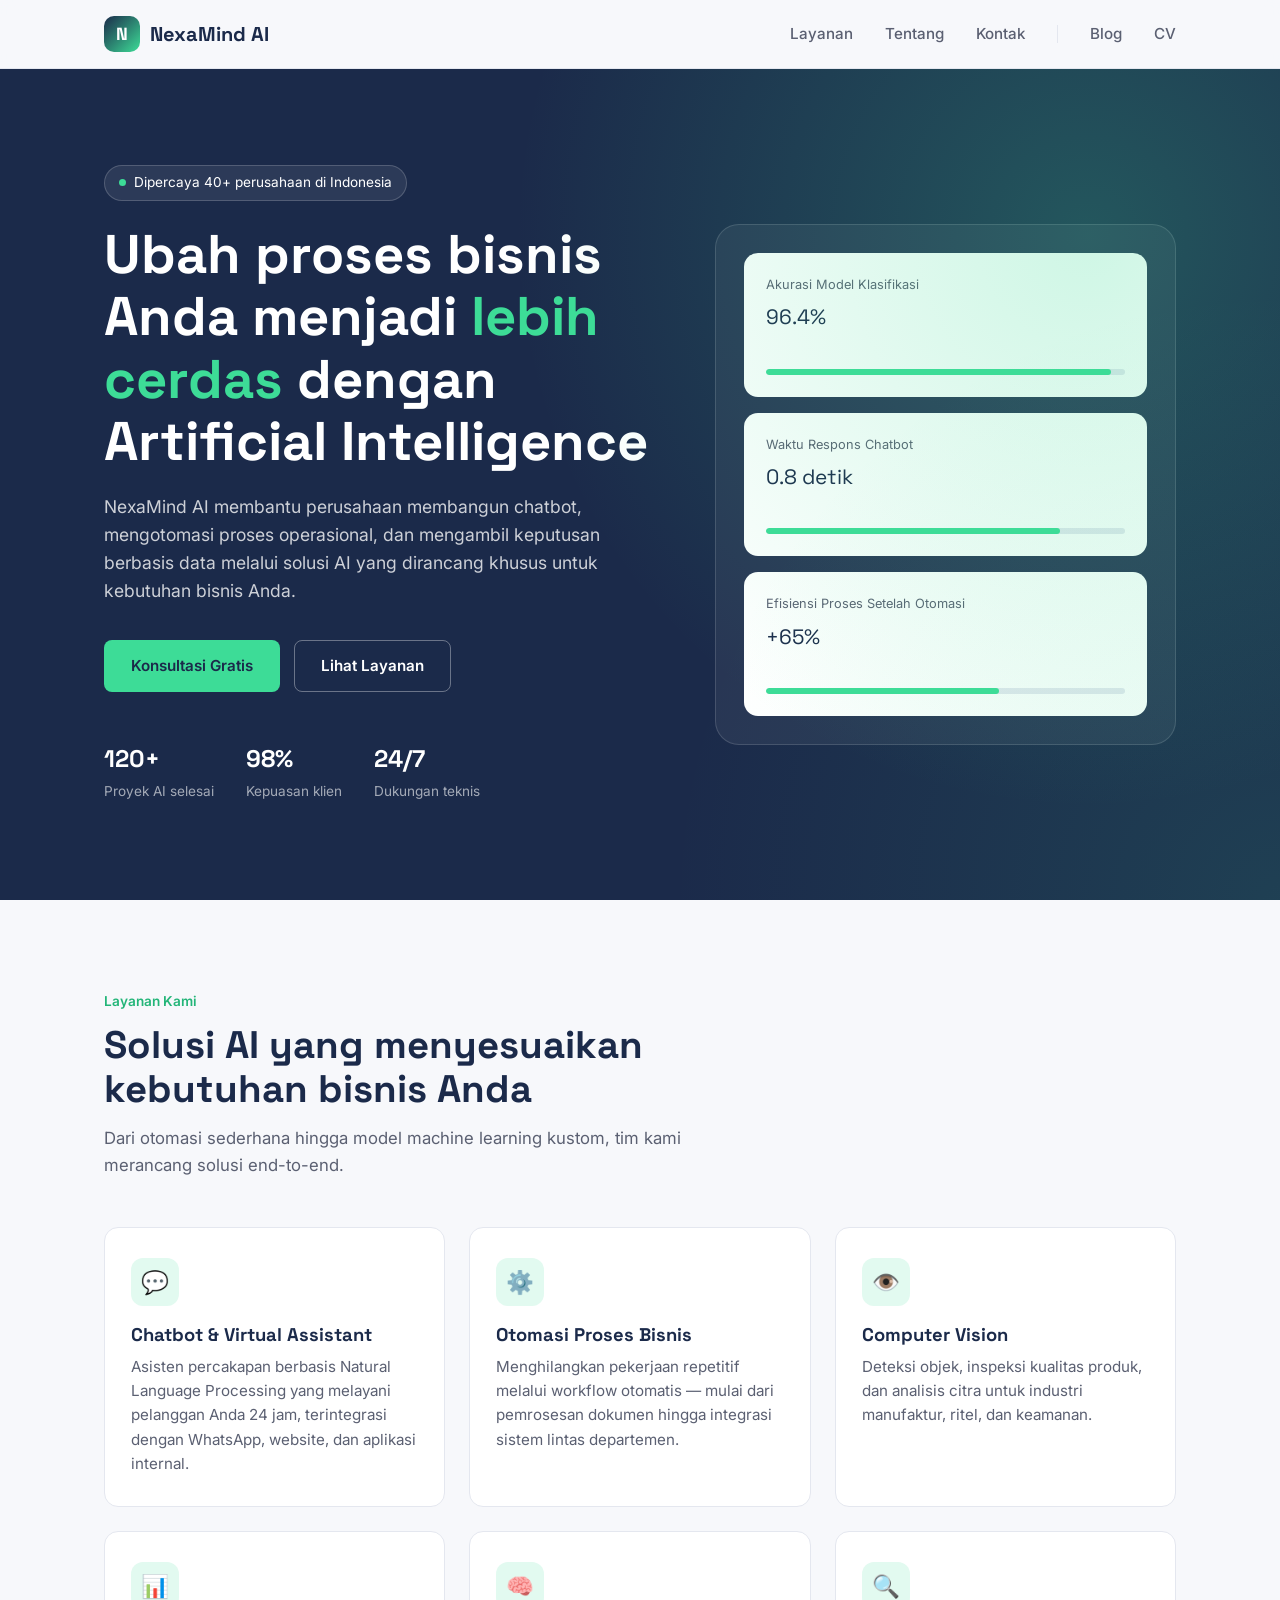
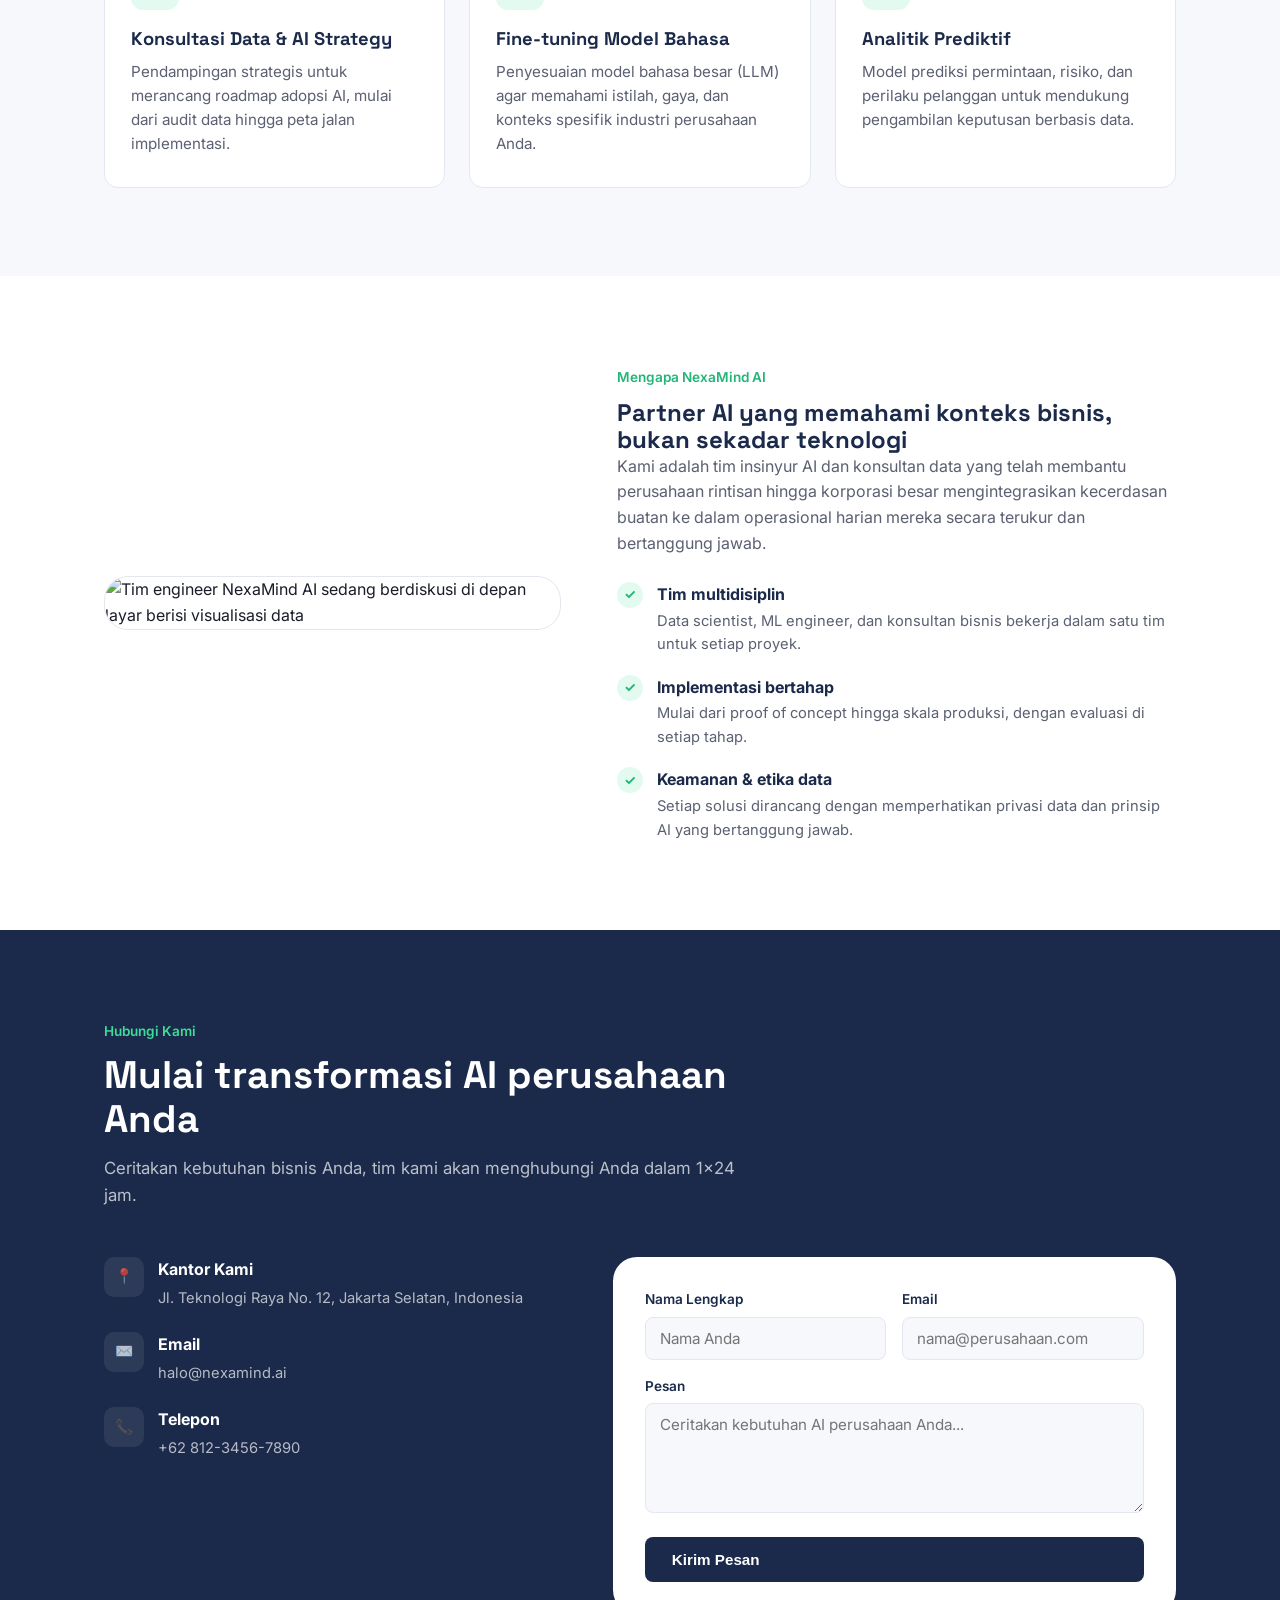
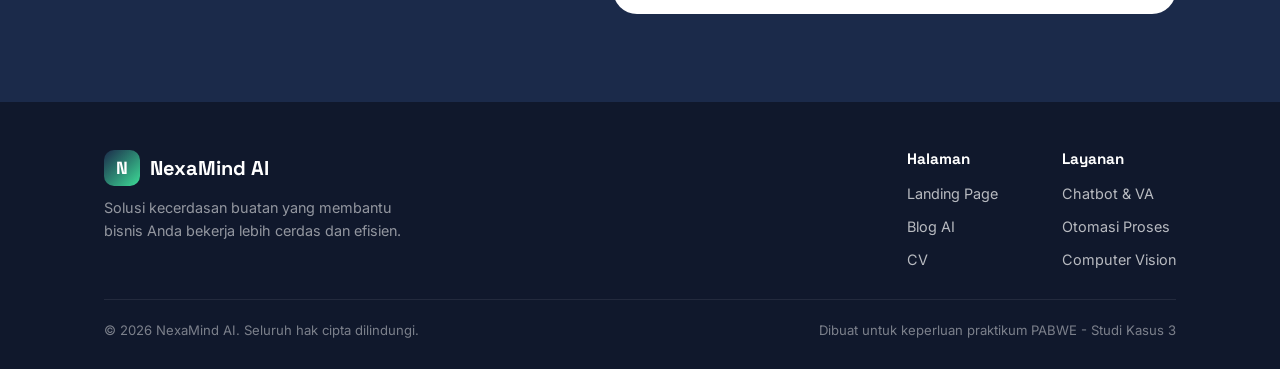
==== index.html @ b7bda42f "first adalah pertama" ====
<!DOCTYPE html>
<html lang="id">
<head>
  <meta charset="UTF-8" />
  <meta name="viewport" content="width=device-width, initial-scale=1.0" />
  <title>NexaMind AI — Solusi Kecerdasan Buatan untuk Bisnis Anda</title>
  <meta name="description" content="NexaMind AI menyediakan jasa chatbot, otomasi proses, computer vision, dan konsultasi data berbasis AI untuk mempercepat pertumbuhan bisnis Anda." />

  <!-- Google Fonts -->
  <link rel="preconnect" href="https://fonts.googleapis.com" />
  <link rel="preconnect" href="https://fonts.gstatic.com" crossorigin />
  <link href="https://fonts.googleapis.com/css2?family=Space+Grotesk:wght@500;600;700&family=Inter:wght@400;500;600&display=swap" rel="stylesheet" />

  <!-- External CSS (murni, tanpa framework) -->
  <link rel="stylesheet" href="assets/css/style.css" />
</head>
<body>

  <!-- ============ HEADER / NAVBAR ============ -->
  <header class="site-header">
    <div class="container navbar">
      <a href="index.html" class="brand">
        <span class="brand-mark">N</span>
        NexaMind AI
      </a>

      <nav aria-label="Navigasi utama">
        <ul class="nav-links" id="navLinks">
          <li><a href="#layanan">Layanan</a></li>
          <li><a href="#tentang">Tentang</a></li>
          <li><a href="#kontak">Kontak</a></li>
          <li class="divider"></li>
          <li><a href="blog.html">Blog</a></li>
          <li><a href="cv.html">CV</a></li>
        </ul>
      </nav>

      <button class="nav-toggle" id="navToggle" aria-label="Buka menu navigasi" aria-expanded="false">
        <span></span><span></span><span></span>
      </button>
    </div>
  </header>

  <main>
    <!-- ============ HERO ============ -->
    <section class="hero">
      <div class="container hero-inner">
        <div>
          <span class="eyebrow"><span class="dot"></span> Dipercaya 40+ perusahaan di Indonesia</span>
          <h1>Ubah proses bisnis Anda menjadi <span>lebih cerdas</span> dengan Artificial Intelligence</h1>
          <p>
            NexaMind AI membantu perusahaan membangun chatbot, mengotomasi proses operasional,
            dan mengambil keputusan berbasis data melalui solusi AI yang dirancang khusus untuk
            kebutuhan bisnis Anda.
          </p>
          <div class="hero-actions">
            <a href="#kontak" class="btn btn-primary">Konsultasi Gratis</a>
            <a href="#layanan" class="btn btn-outline">Lihat Layanan</a>
          </div>

          <div class="hero-stats">
            <div>
              <strong>120+</strong>
              <span>Proyek AI selesai</span>
            </div>
            <div>
              <strong>98%</strong>
              <span>Kepuasan klien</span>
            </div>
            <div>
              <strong>24/7</strong>
              <span>Dukungan teknis</span>
            </div>
          </div>
        </div>

        <div class="hero-visual">
          <div class="hero-card">
            <p class="label">Akurasi Model Klasifikasi</p>
            <p class="value">96.4%</p>
            <div class="bar"><span style="width: 96%;"></span></div>
          </div>
          <div class="hero-card">
            <p class="label">Waktu Respons Chatbot</p>
            <p class="value">0.8 detik</p>
            <div class="bar"><span style="width: 82%;"></span></div>
          </div>
          <div class="hero-card">
            <p class="label">Efisiensi Proses Setelah Otomasi</p>
            <p class="value">+65%</p>
            <div class="bar"><span style="width: 65%;"></span></div>
          </div>
        </div>
      </div>
    </section>

    <!-- ============ LAYANAN ============ -->
    <section class="section" id="layanan">
      <div class="container">
        <div class="section-head">
          <span class="section-tag">Layanan Kami</span>
          <h2>Solusi AI yang menyesuaikan kebutuhan bisnis Anda</h2>
          <p>Dari otomasi sederhana hingga model machine learning kustom, tim kami merancang solusi end-to-end.</p>
        </div>

        <div class="services-grid">
          <article class="service-card">
            <div class="service-icon">💬</div>
            <h3>Chatbot &amp; Virtual Assistant</h3>
            <p>Asisten percakapan berbasis Natural Language Processing yang melayani pelanggan Anda 24 jam, terintegrasi dengan WhatsApp, website, dan aplikasi internal.</p>
          </article>

          <article class="service-card">
            <div class="service-icon">⚙️</div>
            <h3>Otomasi Proses Bisnis</h3>
            <p>Menghilangkan pekerjaan repetitif melalui workflow otomatis — mulai dari pemrosesan dokumen hingga integrasi sistem lintas departemen.</p>
          </article>

          <article class="service-card">
            <div class="service-icon">👁️</div>
            <h3>Computer Vision</h3>
            <p>Deteksi objek, inspeksi kualitas produk, dan analisis citra untuk industri manufaktur, ritel, dan keamanan.</p>
          </article>

          <article class="service-card">
            <div class="service-icon">📊</div>
            <h3>Konsultasi Data &amp; AI Strategy</h3>
            <p>Pendampingan strategis untuk merancang roadmap adopsi AI, mulai dari audit data hingga peta jalan implementasi.</p>
          </article>

          <article class="service-card">
            <div class="service-icon">🧠</div>
            <h3>Fine-tuning Model Bahasa</h3>
            <p>Penyesuaian model bahasa besar (LLM) agar memahami istilah, gaya, dan konteks spesifik industri perusahaan Anda.</p>
          </article>

          <article class="service-card">
            <div class="service-icon">🔍</div>
            <h3>Analitik Prediktif</h3>
            <p>Model prediksi permintaan, risiko, dan perilaku pelanggan untuk mendukung pengambilan keputusan berbasis data.</p>
          </article>
        </div>
      </div>
    </section>

    <!-- ============ TENTANG / KEUNGGULAN ============ -->
    <section class="section about" id="tentang">
      <div class="container about-inner">
        <div class="about-image">
          <img src="https://images.unsplash.com/photo-1620712943543-bcc4688e7485?q=80&w=800&auto=format&fit=crop" alt="Tim engineer NexaMind AI sedang berdiskusi di depan layar berisi visualisasi data" />
        </div>

        <div>
          <span class="section-tag">Mengapa NexaMind AI</span>
          <h2>Partner AI yang memahami konteks bisnis, bukan sekadar teknologi</h2>
          <p style="color: var(--color-muted);">
            Kami adalah tim insinyur AI dan konsultan data yang telah membantu perusahaan rintisan
            hingga korporasi besar mengintegrasikan kecerdasan buatan ke dalam operasional harian
            mereka secara terukur dan bertanggung jawab.
          </p>

          <ul class="about-list">
            <li>
              <span class="check">✓</span>
              <div>
                <strong>Tim multidisiplin</strong>
                <p>Data scientist, ML engineer, dan konsultan bisnis bekerja dalam satu tim untuk setiap proyek.</p>
              </div>
            </li>
            <li>
              <span class="check">✓</span>
              <div>
                <strong>Implementasi bertahap</strong>
                <p>Mulai dari proof of concept hingga skala produksi, dengan evaluasi di setiap tahap.</p>
              </div>
            </li>
            <li>
              <span class="check">✓</span>
              <div>
                <strong>Keamanan &amp; etika data</strong>
                <p>Setiap solusi dirancang dengan memperhatikan privasi data dan prinsip AI yang bertanggung jawab.</p>
              </div>
            </li>
          </ul>
        </div>
      </div>
    </section>

    <!-- ============ KONTAK ============ -->
    <section class="section contact" id="kontak">
      <div class="container">
        <div class="section-head">
          <span class="section-tag" style="color: var(--color-accent);">Hubungi Kami</span>
          <h2 style="color: #fff;">Mulai transformasi AI perusahaan Anda</h2>
          <p>Ceritakan kebutuhan bisnis Anda, tim kami akan menghubungi Anda dalam 1x24 jam.</p>
        </div>

        <div class="contact-inner">
          <ul class="contact-info">
            <li>
              <span class="icon">📍</span>
              <div>
                <strong>Kantor Kami</strong>
                <span>Jl. Teknologi Raya No. 12, Jakarta Selatan, Indonesia</span>
              </div>
            </li>
            <li>
              <span class="icon">✉️</span>
              <div>
                <strong>Email</strong>
                <span>halo@nexamind.ai</span>
              </div>
            </li>
            <li>
              <span class="icon">📞</span>
              <div>
                <strong>Telepon</strong>
                <span>+62 812-3456-7890</span>
              </div>
            </li>
          </ul>

          <form class="contact-form" action="#" method="post">
            <div class="form-row">
              <div class="field">
                <label for="nama">Nama Lengkap</label>
                <input type="text" id="nama" name="nama" placeholder="Nama Anda" required />
              </div>
              <div class="field">
                <label for="email">Email</label>
                <input type="email" id="email" name="email" placeholder="nama@perusahaan.com" required />
              </div>
            </div>

            <div class="field">
              <label for="pesan">Pesan</label>
              <textarea id="pesan" name="pesan" placeholder="Ceritakan kebutuhan AI perusahaan Anda..." required></textarea>
            </div>

            <button type="submit" class="btn btn-dark">Kirim Pesan</button>
          </form>
        </div>
      </div>
    </section>
  </main>

  <!-- ============ FOOTER ============ -->
  <footer class="site-footer">
    <div class="container">
      <div class="footer-inner">
        <div class="footer-brand">
          <a href="index.html" class="brand" style="color: #fff;">
            <span class="brand-mark">N</span>
            NexaMind AI
          </a>
          <p>Solusi kecerdasan buatan yang membantu bisnis Anda bekerja lebih cerdas dan efisien.</p>
        </div>

        <div class="footer-links">
          <div class="footer-col">
            <h4>Halaman</h4>
            <ul>
              <li><a href="index.html">Landing Page</a></li>
              <li><a href="blog.html">Blog AI</a></li>
              <li><a href="cv.html">CV</a></li>
            </ul>
          </div>
          <div class="footer-col">
            <h4>Layanan</h4>
            <ul>
              <li><a href="#layanan">Chatbot &amp; VA</a></li>
              <li><a href="#layanan">Otomasi Proses</a></li>
              <li><a href="#layanan">Computer Vision</a></li>
            </ul>
          </div>
        </div>
      </div>

      <div class="footer-bottom">
        <span>&copy; 2026 NexaMind AI. Seluruh hak cipta dilindungi.</span>
        <span>Dibuat untuk keperluan praktikum PABWE - Studi Kasus 3</span>
      </div>
    </div>
  </footer>

  <script>
    // Toggle menu navigasi pada tampilan mobile
    const navToggle = document.getElementById('navToggle');
    const navLinks = document.getElementById('navLinks');

    navToggle.addEventListener('click', () => {
      const isOpen = navLinks.classList.toggle('open');
      navToggle.setAttribute('aria-expanded', isOpen);
    });
  </script>
</body>
</html>
---- assets/css/style.css ----
/* ---------- 1. Design tokens ---------- */
:root {
  --color-bg: #f7f8fb;
  --color-surface: #ffffff;
  --color-primary: #1b2a4a;      /* deep navy */
  --color-primary-light: #2f4570;
  --color-accent: #3ddc97;       /* mint green */
  --color-accent-dark: #23b578;
  --color-text: #1a1d29;
  --color-muted: #5b6072;
  --color-border: #e4e7ef;

  --font-heading: "Space Grotesk", "Segoe UI", sans-serif;
  --font-body: "Inter", "Segoe UI", sans-serif;

  --radius-sm: 8px;
  --radius-md: 14px;
  --radius-lg: 24px;

  --container-w: 1120px;
  --transition: 180ms ease;
}

/* ---------- 2. Reset ---------- */
* {
  box-sizing: border-box;
  margin: 0;
  padding: 0;
}

html {
  scroll-behavior: smooth;
}

body {
  font-family: var(--font-body);
  color: var(--color-text);
  background: var(--color-bg);
  line-height: 1.6;
  -webkit-font-smoothing: antialiased;
}

img {
  max-width: 100%;
  display: block;
}

a {
  color: inherit;
  text-decoration: none;
}

ul {
  list-style: none;
}

h1, h2, h3, h4 {
  font-family: var(--font-heading);
  color: var(--color-primary);
  line-height: 1.15;
}

.container {
  width: 100%;
  max-width: var(--container-w);
  margin-inline: auto;
  padding-inline: 24px;
}

.section {
  padding-block: 88px;
}

.section-tag {
  display: inline-block;
  font-size: 0.85rem;
  font-weight: 600;
  color: var(--color-accent-dark);
  margin-bottom: 10px;
}

.section-head {
  max-width: 640px;
  margin-bottom: 48px;
}

.section-head h2 {
  font-size: clamp(1.8rem, 3vw, 2.4rem);
  margin-bottom: 14px;
}

.section-head p {
  color: var(--color-muted);
  font-size: 1.05rem;
}

/* ---------- 3. Buttons ---------- */
.btn {
  display: inline-flex;
  align-items: center;
  gap: 8px;
  padding: 13px 26px;
  border-radius: var(--radius-sm);
  font-weight: 600;
  font-size: 0.95rem;
  border: 1px solid transparent;
  cursor: pointer;
  transition: transform var(--transition), background var(--transition), color var(--transition), border-color var(--transition);
}

.btn:hover {
  transform: translateY(-2px);
}

.btn-primary {
  background: var(--color-accent);
  color: var(--color-primary);
}

.btn-primary:hover {
  background: var(--color-accent-dark);
}

.btn-outline {
  background: transparent;
  color: var(--color-surface);
  border-color: rgba(255, 255, 255, 0.35);
}

.btn-outline:hover {
  border-color: var(--color-surface);
}

.btn-dark {
  background: var(--color-primary);
  color: var(--color-surface);
}

.btn-dark:hover {
  background: var(--color-primary-light);
}

/* ---------- 4. Header / Navbar ---------- */
.site-header {
  position: sticky;
  top: 0;
  z-index: 50;
  background: rgba(247, 248, 251, 0.9);
  backdrop-filter: blur(8px);
  border-bottom: 1px solid var(--color-border);
}

.navbar {
  display: flex;
  align-items: center;
  justify-content: space-between;
  padding-block: 16px;
}

.brand {
  display: flex;
  align-items: center;
  gap: 10px;
  font-family: var(--font-heading);
  font-weight: 700;
  font-size: 1.25rem;
  color: var(--color-primary);
}

.brand-mark {
  width: 36px;
  height: 36px;
  border-radius: 10px;
  background: linear-gradient(135deg, var(--color-primary), var(--color-accent));
  display: flex;
  align-items: center;
  justify-content: center;
  color: #fff;
  font-size: 1.1rem;
}

.nav-links {
  display: flex;
  align-items: center;
  gap: 32px;
  font-size: 0.95rem;
  font-weight: 500;
}

.nav-links a {
  color: var(--color-muted);
  position: relative;
  transition: color var(--transition);
}

.nav-links a:hover {
  color: var(--color-primary);
}

.nav-links .divider {
  width: 1px;
  height: 18px;
  background: var(--color-border);
}

.nav-toggle {
  display: none;
  flex-direction: column;
  gap: 5px;
  background: none;
  border: none;
  cursor: pointer;
}

.nav-toggle span {
  width: 24px;
  height: 2px;
  background: var(--color-primary);
}

/* ---------- 5. Hero ---------- */
.hero {
  background: var(--color-primary);
  color: var(--color-surface);
  overflow: hidden;
  position: relative;
}

.hero::after {
  content: "";
  position: absolute;
  inset: 0;
  background:
    radial-gradient(circle at 85% 20%, rgba(61, 220, 151, 0.25), transparent 45%),
    radial-gradient(circle at 100% 100%, rgba(61, 220, 151, 0.12), transparent 40%);
  pointer-events: none;
}

.hero-inner {
  position: relative;
  display: grid;
  grid-template-columns: 1.1fr 0.9fr;
  gap: 48px;
  align-items: center;
  padding-block: 96px;
}

.eyebrow {
  display: inline-flex;
  align-items: center;
  gap: 8px;
  background: rgba(255, 255, 255, 0.08);
  border: 1px solid rgba(255, 255, 255, 0.18);
  padding: 6px 14px;
  border-radius: 999px;
  font-size: 0.85rem;
  margin-bottom: 22px;
}

.eyebrow .dot {
  width: 7px;
  height: 7px;
  border-radius: 50%;
  background: var(--color-accent);
}

.hero h1 {
  color: var(--color-surface);
  font-size: clamp(2.2rem, 4.4vw, 3.4rem);
  margin-bottom: 20px;
}

.hero h1 span {
  color: var(--color-accent);
}

.hero p {
  color: rgba(255, 255, 255, 0.78);
  font-size: 1.1rem;
  max-width: 520px;
  margin-bottom: 34px;
}

.hero-actions {
  display: flex;
  gap: 14px;
  flex-wrap: wrap;
}

.hero-stats {
  display: flex;
  gap: 32px;
  margin-top: 48px;
}

.hero-stats div strong {
  display: block;
  font-family: var(--font-heading);
  font-size: 1.5rem;
  color: var(--color-surface);
}

.hero-stats div span {
  font-size: 0.85rem;
  color: rgba(255, 255, 255, 0.6);
}

.hero-visual {
  background: rgba(255, 255, 255, 0.06);
  border: 1px solid rgba(255, 255, 255, 0.14);
  border-radius: var(--radius-lg);
  padding: 28px;
}

.hero-card {
  background: var(--color-surface);
  border-radius: var(--radius-md);
  padding: 22px;
  color: var(--color-text);
}

.hero-card + .hero-card {
  margin-top: 16px;
}

.hero-card .label {
  font-size: 0.8rem;
  color: var(--color-muted);
  margin-bottom: 6px;
}

.hero-card .value {
  font-family: var(--font-heading);
  font-size: 1.3rem;
  color: var(--color-primary);
}

.hero-card .bar {
  height: 6px;
  border-radius: 4px;
  background: var(--color-border);
  margin-top: 12px;
  overflow: hidden;
}

.hero-card .bar span {
  display: block;
  height: 100%;
  background: var(--color-accent);
  border-radius: 4px;
}

/* ---------- 6. Layanan (Services) ---------- */
.services-grid {
  display: grid;
  grid-template-columns: repeat(3, 1fr);
  gap: 24px;
}

.service-card {
  background: var(--color-surface);
  border: 1px solid var(--color-border);
  border-radius: var(--radius-md);
  padding: 30px 26px;
  transition: transform var(--transition), border-color var(--transition), box-shadow var(--transition);
}

.service-card:hover {
  transform: translateY(-6px);
  border-color: var(--color-accent);
  box-shadow: 0 16px 32px -20px rgba(27, 42, 74, 0.35);
}

.service-icon {
  width: 48px;
  height: 48px;
  border-radius: 12px;
  background: rgba(61, 220, 151, 0.15);
  color: var(--color-accent-dark);
  display: flex;
  align-items: center;
  justify-content: center;
  font-size: 1.4rem;
  margin-bottom: 18px;
}

.service-card h3 {
  font-size: 1.15rem;
  margin-bottom: 10px;
}

.service-card p {
  color: var(--color-muted);
  font-size: 0.95rem;
}

/* ---------- 7. Tentang / Keunggulan ---------- */
.about {
  background: var(--color-surface);
}

.about-inner {
  display: grid;
  grid-template-columns: 0.9fr 1.1fr;
  gap: 56px;
  align-items: center;
}

.about-image {
  border-radius: var(--radius-lg);
  overflow: hidden;
  border: 1px solid var(--color-border);
}

.about-list {
  margin-top: 26px;
  display: grid;
  gap: 18px;
}

.about-list li {
  display: flex;
  gap: 14px;
  align-items: flex-start;
}

.about-list .check {
  flex-shrink: 0;
  width: 26px;
  height: 26px;
  border-radius: 50%;
  background: rgba(61, 220, 151, 0.15);
  color: var(--color-accent-dark);
  display: flex;
  align-items: center;
  justify-content: center;
  font-size: 0.85rem;
  font-weight: 700;
}

.about-list strong {
  display: block;
  color: var(--color-primary);
  margin-bottom: 2px;
}

.about-list p {
  color: var(--color-muted);
  font-size: 0.92rem;
}

/* ---------- 8. Kontak ---------- */
.contact {
  background: var(--color-primary);
  color: var(--color-surface);
}

.contact .section-head p {
  color: rgba(255, 255, 255, 0.7);
}

.contact-inner {
  display: grid;
  grid-template-columns: 0.9fr 1.1fr;
  gap: 48px;
}

.contact-info {
  display: grid;
  gap: 22px;
  align-content: start;
}

.contact-info li {
  display: flex;
  gap: 14px;
  align-items: flex-start;
}

.contact-info .icon {
  width: 40px;
  height: 40px;
  border-radius: 10px;
  background: rgba(255, 255, 255, 0.08);
  display: flex;
  align-items: center;
  justify-content: center;
  flex-shrink: 0;
}

.contact-info strong {
  display: block;
  margin-bottom: 2px;
}

.contact-info span {
  color: rgba(255, 255, 255, 0.68);
  font-size: 0.92rem;
}

.contact-form {
  background: var(--color-surface);
  border-radius: var(--radius-lg);
  padding: 32px;
  color: var(--color-text);
  display: grid;
  gap: 16px;
}

.form-row {
  display: grid;
  grid-template-columns: 1fr 1fr;
  gap: 16px;
}

.field label {
  display: block;
  font-size: 0.85rem;
  font-weight: 600;
  margin-bottom: 6px;
  color: var(--color-primary);
}

.field input,
.field textarea {
  width: 100%;
  border: 1px solid var(--color-border);
  border-radius: var(--radius-sm);
  padding: 11px 14px;
  font-family: var(--font-body);
  font-size: 0.95rem;
  color: var(--color-text);
  background: var(--color-bg);
  transition: border-color var(--transition);
}

.field input:focus,
.field textarea:focus {
  outline: none;
  border-color: var(--color-accent);
}

.field textarea {
  resize: vertical;
  min-height: 110px;
}

/* ---------- 9. Footer ---------- */
.site-footer {
  background: #10182c;
  color: rgba(255, 255, 255, 0.7);
  padding-block: 48px 28px;
}

.footer-inner {
  display: flex;
  justify-content: space-between;
  flex-wrap: wrap;
  gap: 32px;
  padding-bottom: 28px;
  border-bottom: 1px solid rgba(255, 255, 255, 0.08);
}

.footer-brand p {
  margin-top: 10px;
  max-width: 320px;
  font-size: 0.9rem;
  color: rgba(255, 255, 255, 0.55);
}

.footer-links {
  display: flex;
  gap: 64px;
  flex-wrap: wrap;
}

.footer-col h4 {
  color: var(--color-surface);
  font-size: 0.95rem;
  margin-bottom: 14px;
}

.footer-col ul {
  display: grid;
  gap: 10px;
  font-size: 0.9rem;
}

.footer-col a:hover {
  color: var(--color-accent);
}

.footer-bottom {
  display: flex;
  justify-content: space-between;
  flex-wrap: wrap;
  gap: 12px;
  padding-top: 20px;
  font-size: 0.82rem;
  color: rgba(255, 255, 255, 0.45);
}

/* ---------- 10. Responsive ---------- */
@media (max-width: 900px) {
  .hero-inner {
    grid-template-columns: 1fr;
    padding-block: 64px;
  }

  .about-inner,
  .contact-inner {
    grid-template-columns: 1fr;
  }

  .services-grid {
    grid-template-columns: repeat(2, 1fr);
  }
}

@media (max-width: 720px) {
  .nav-links {
    position: absolute;
    top: 100%;
    left: 0;
    right: 0;
    background: var(--color-surface);
    border-bottom: 1px solid var(--color-border);
    flex-direction: column;
    align-items: flex-start;
    padding: 20px 24px;
    gap: 16px;
    display: none;
  }

  .nav-links.open {
    display: flex;
  }

  .nav-links .divider {
    display: none;
  }

  .nav-toggle {
    display: flex;
  }

  .services-grid {
    grid-template-columns: 1fr;
  }

  .form-row {
    grid-template-columns: 1fr;
  }

  .hero-stats {
    flex-wrap: wrap;
    gap: 22px;
  }

  .section {
    padding-block: 64px;
  }
}

@media (max-width: 480px) {
  .footer-links {
    gap: 32px;
  }
}
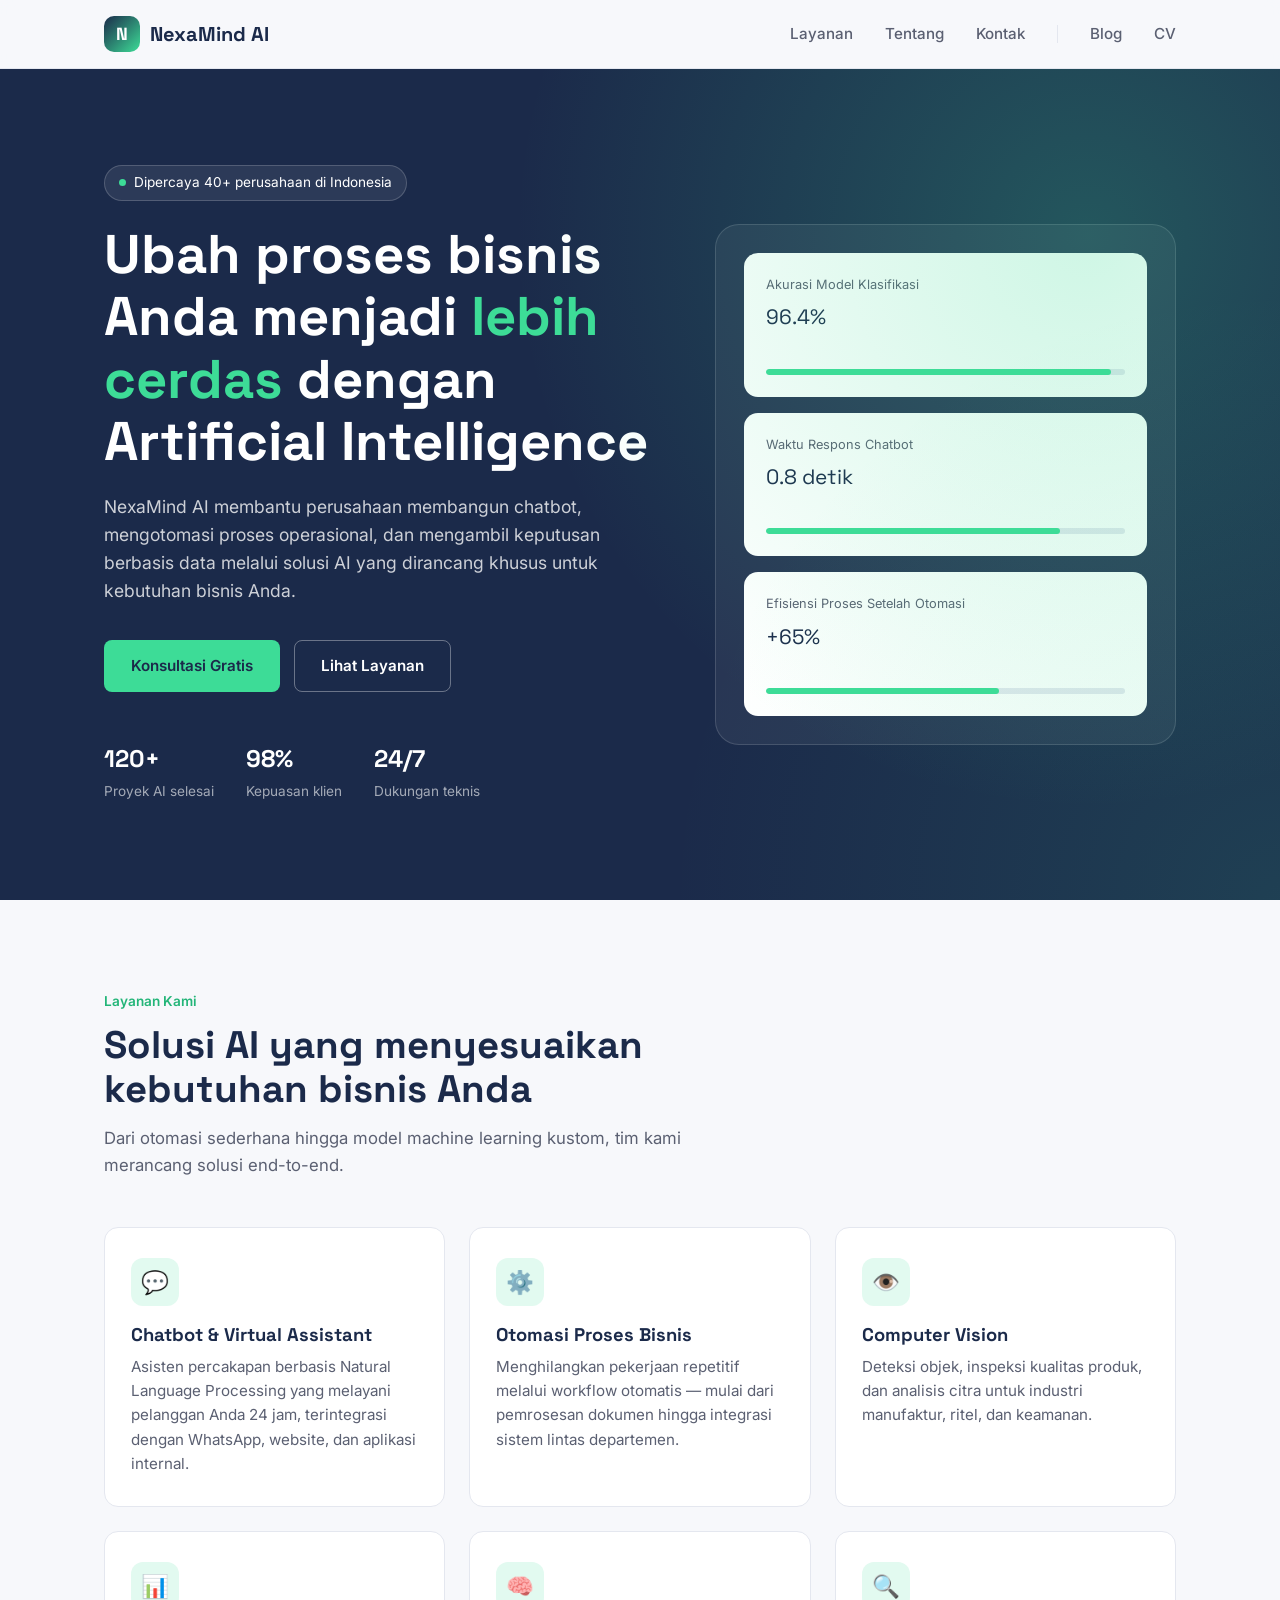
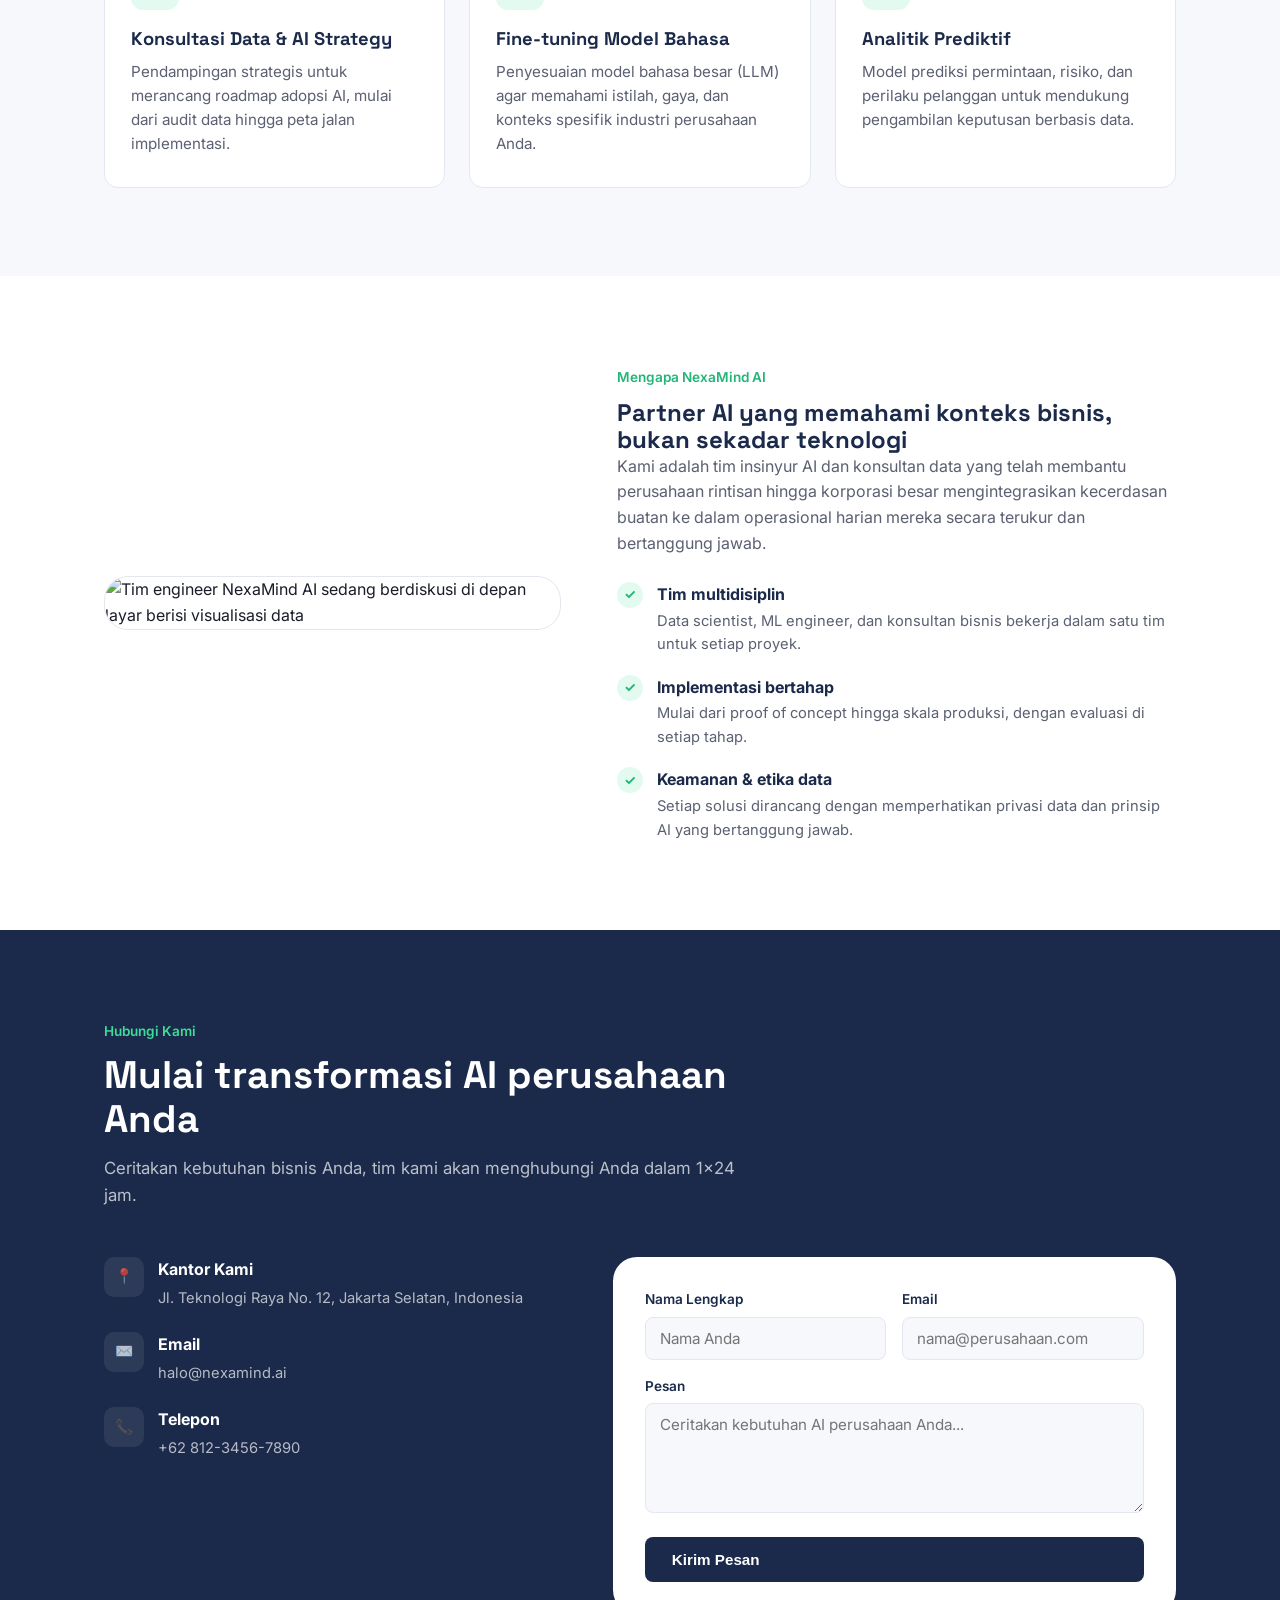
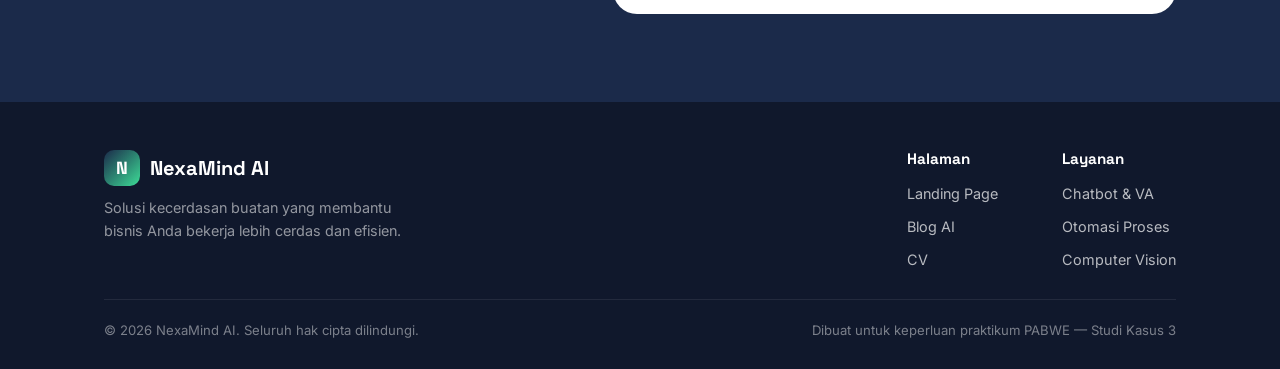
==== commit 6c56b3b7: "ingin kuraih nilai 100" ====
--- a/index.html
+++ b/index.html
@@ -278,7 +278,7 @@
 
       <div class="footer-bottom">
         <span>&copy; 2026 NexaMind AI. Seluruh hak cipta dilindungi.</span>
-        <span>Dibuat untuk keperluan praktikum PABWE - Studi Kasus 3</span>
+        <span>Dibuat untuk keperluan praktikum PABWE — Studi Kasus 3</span>
       </div>
     </div>
   </footer>
@@ -294,4 +294,4 @@
     });
   </script>
 </body>
-</html>+</html>
--- a/assets/css/style.css
+++ b/assets/css/style.css
@@ -1,3 +1,8 @@
+/* =========================================================
+   NexaMind AI — Landing Page Stylesheet
+   Pure CSS (no framework) — CSS Variables, Flexbox, Grid
+   ========================================================= */
+
 /* ---------- 1. Design tokens ---------- */
 :root {
   --color-bg: #f7f8fb;
@@ -666,4 +671,4 @@
   .footer-links {
     gap: 32px;
   }
-}+}
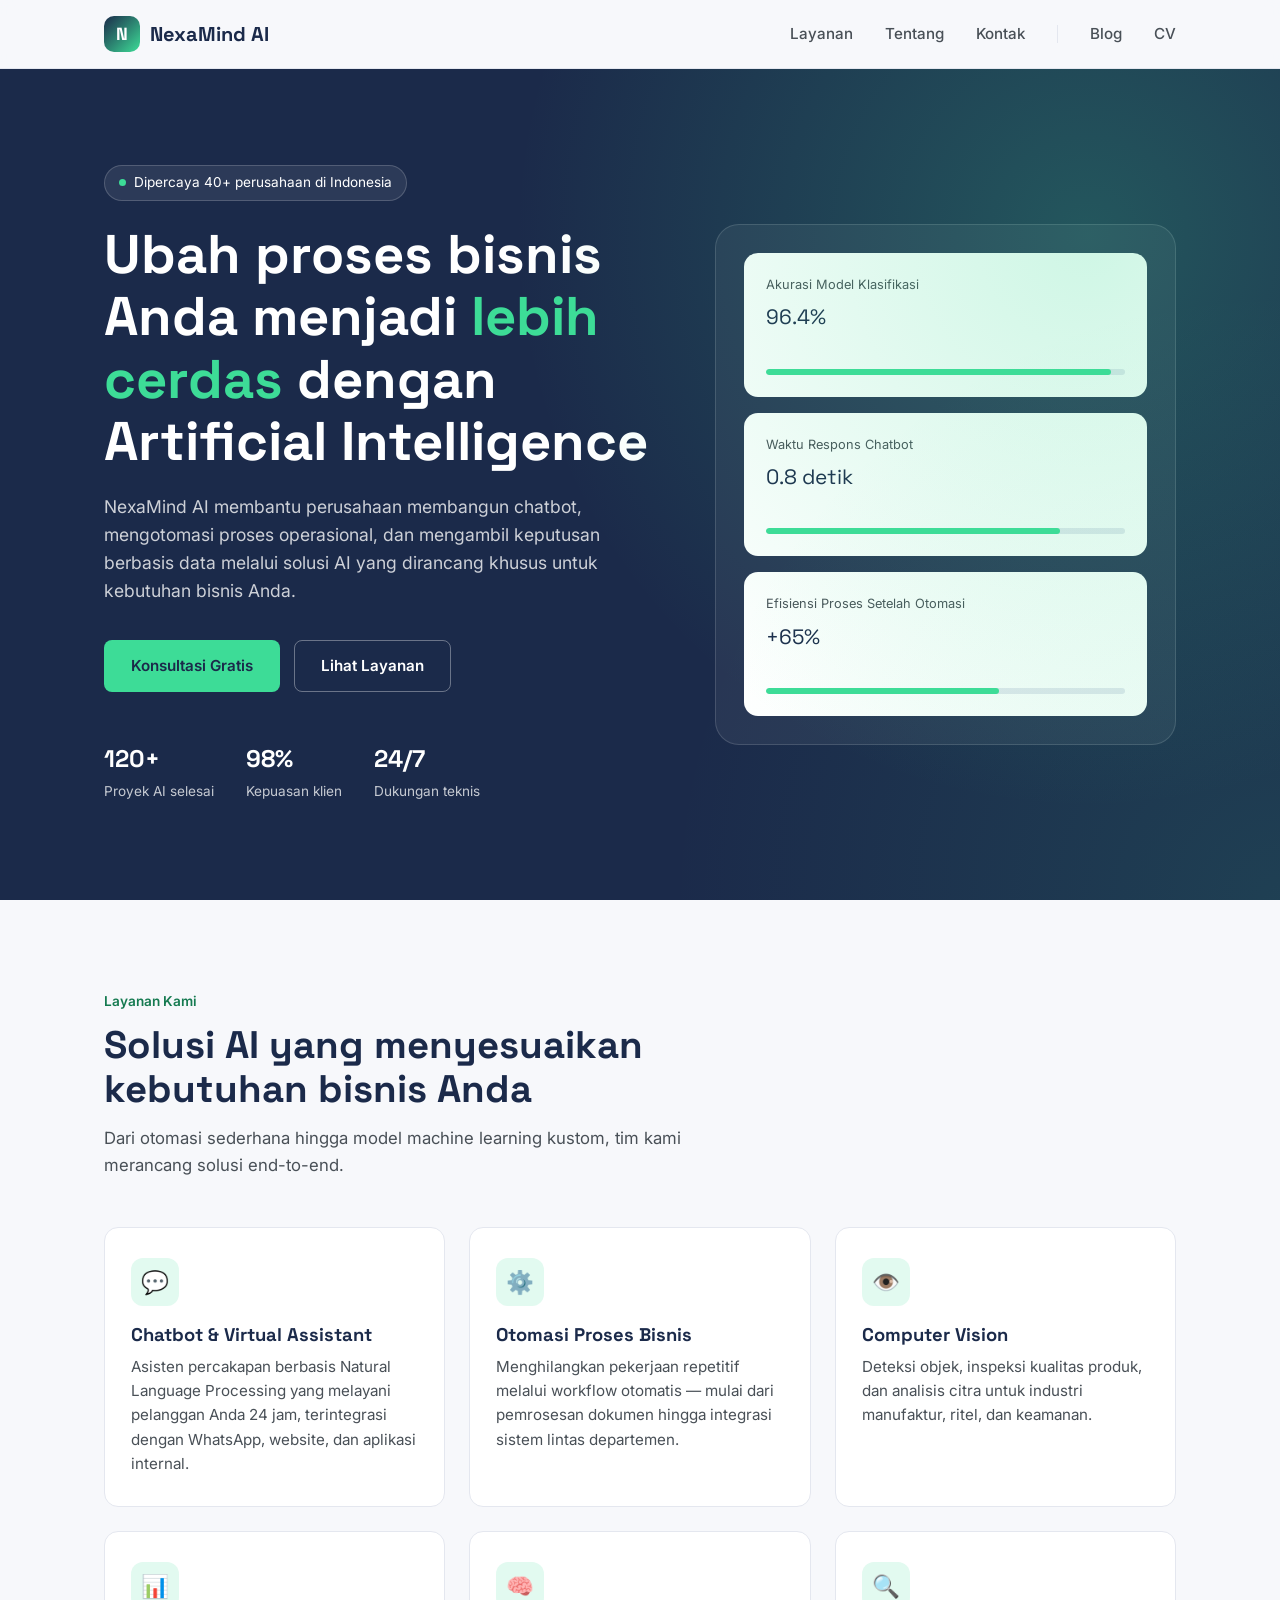
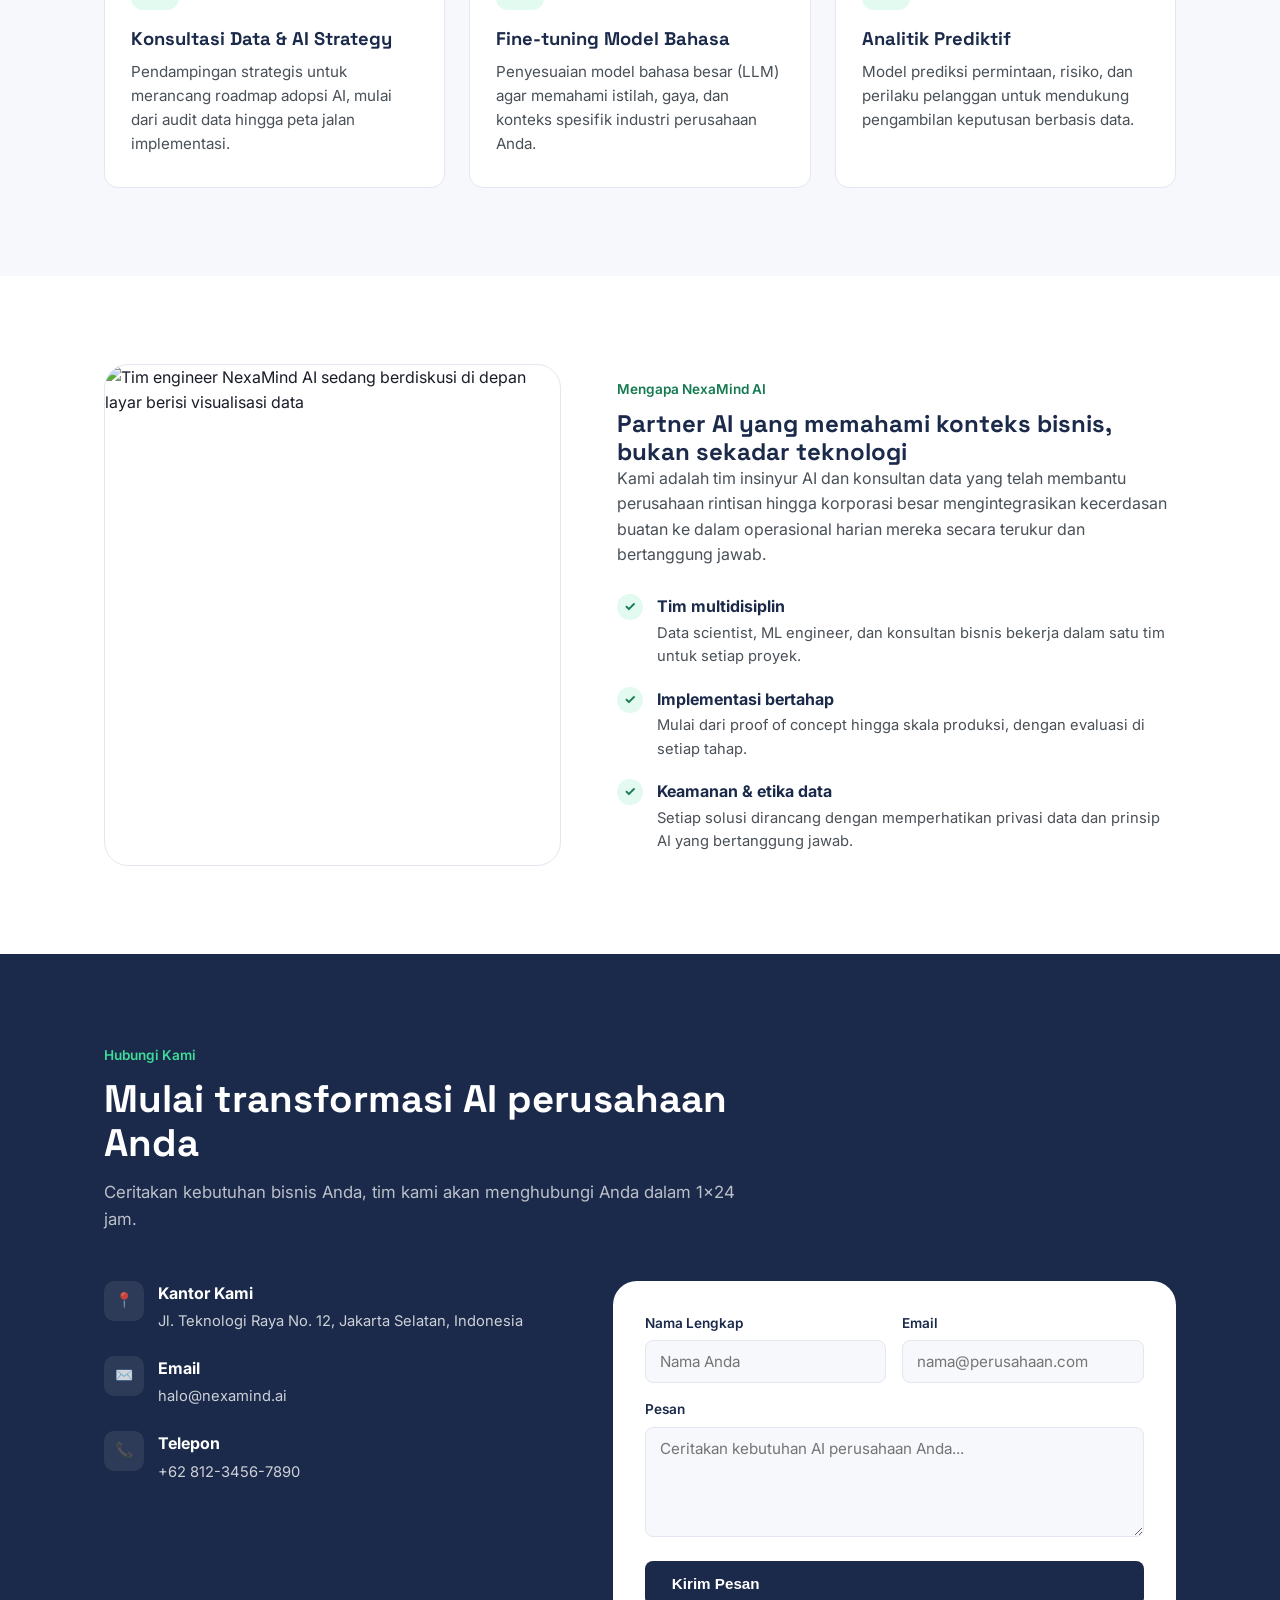
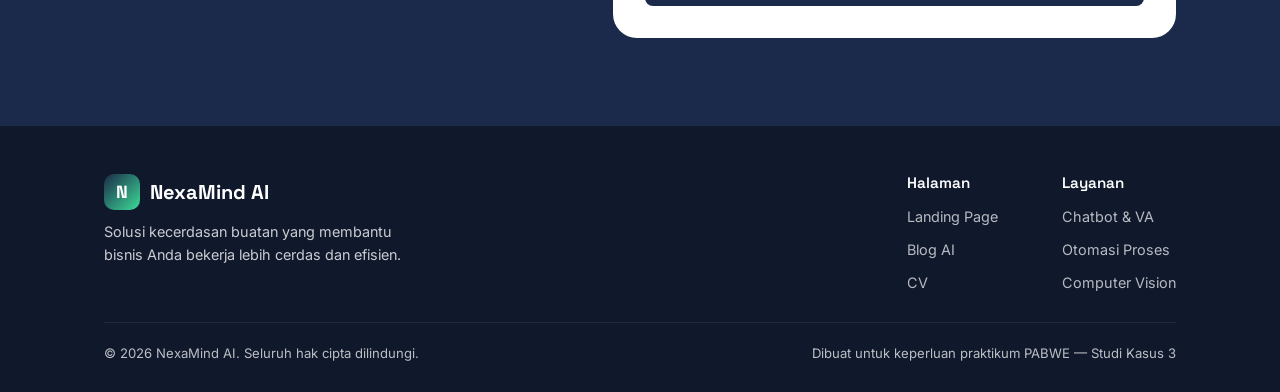
==== commit d06f7d44: "tes" ====
--- a/index.html
+++ b/index.html
@@ -147,7 +147,7 @@
     <section class="section about" id="tentang">
       <div class="container about-inner">
         <div class="about-image">
-          <img src="https://images.unsplash.com/photo-1620712943543-bcc4688e7485?q=80&w=800&auto=format&fit=crop" alt="Tim engineer NexaMind AI sedang berdiskusi di depan layar berisi visualisasi data" />
+          <img src="https://images.unsplash.com/photo-1620712943543-bcc4688e7485?q=80&w=800&auto=format&fit=crop" alt="Tim engineer NexaMind AI sedang berdiskusi di depan layar berisi visualisasi data" width="800" height="500" loading="lazy" decoding="async" />
         </div>
 
         <div>
@@ -258,7 +258,7 @@
 
         <div class="footer-links">
           <div class="footer-col">
-            <h4>Halaman</h4>
+            <h2 class="footer-heading">Halaman</h2>
             <ul>
               <li><a href="index.html">Landing Page</a></li>
               <li><a href="blog.html">Blog AI</a></li>
@@ -266,7 +266,7 @@
             </ul>
           </div>
           <div class="footer-col">
-            <h4>Layanan</h4>
+            <h2 class="footer-heading">Layanan</h2>
             <ul>
               <li><a href="#layanan">Chatbot &amp; VA</a></li>
               <li><a href="#layanan">Otomasi Proses</a></li>
--- a/assets/css/style.css
+++ b/assets/css/style.css
@@ -9,10 +9,10 @@
   --color-surface: #ffffff;
   --color-primary: #1b2a4a;      /* deep navy */
   --color-primary-light: #2f4570;
-  --color-accent: #3ddc97;       /* mint green */
-  --color-accent-dark: #23b578;
+  --color-accent: #3ddc97;       /* mint green (untuk background/icon) */
+  --color-accent-dark: #157a50;  /* lebih gelap agar kontras teks ≥ 4.5:1 */
   --color-text: #1a1d29;
-  --color-muted: #5b6072;
+  --color-muted: #495057;        /* lebih gelap untuk kontras meta text */
   --color-border: #e4e7ef;
 
   --font-heading: "Space Grotesk", "Segoe UI", sans-serif;
@@ -307,7 +307,7 @@
 
 .hero-stats div span {
   font-size: 0.85rem;
-  color: rgba(255, 255, 255, 0.6);
+  color: rgba(255, 255, 255, 0.75); /* kontras ≥ 4.5:1 terhadap navy */
 }
 
 .hero-visual {
@@ -499,7 +499,7 @@
 }
 
 .contact-info span {
-  color: rgba(255, 255, 255, 0.68);
+  color: rgba(255, 255, 255, 0.78); /* kontras ≥ 4.5:1 terhadap navy */
   font-size: 0.92rem;
 }
 
@@ -570,7 +570,7 @@
   margin-top: 10px;
   max-width: 320px;
   font-size: 0.9rem;
-  color: rgba(255, 255, 255, 0.55);
+  color: rgba(255, 255, 255, 0.78); /* kontras ≥ 4.5:1 terhadap #10182c */
 }
 
 .footer-links {
@@ -579,10 +579,12 @@
   flex-wrap: wrap;
 }
 
+.footer-col h2.footer-heading,
 .footer-col h4 {
   color: var(--color-surface);
   font-size: 0.95rem;
   margin-bottom: 14px;
+  font-weight: 600;
 }
 
 .footer-col ul {
@@ -602,7 +604,7 @@
   gap: 12px;
   padding-top: 20px;
   font-size: 0.82rem;
-  color: rgba(255, 255, 255, 0.45);
+  color: rgba(255, 255, 255, 0.72); /* kontras ≥ 4.5:1 terhadap #10182c */
 }
 
 /* ---------- 10. Responsive ---------- */
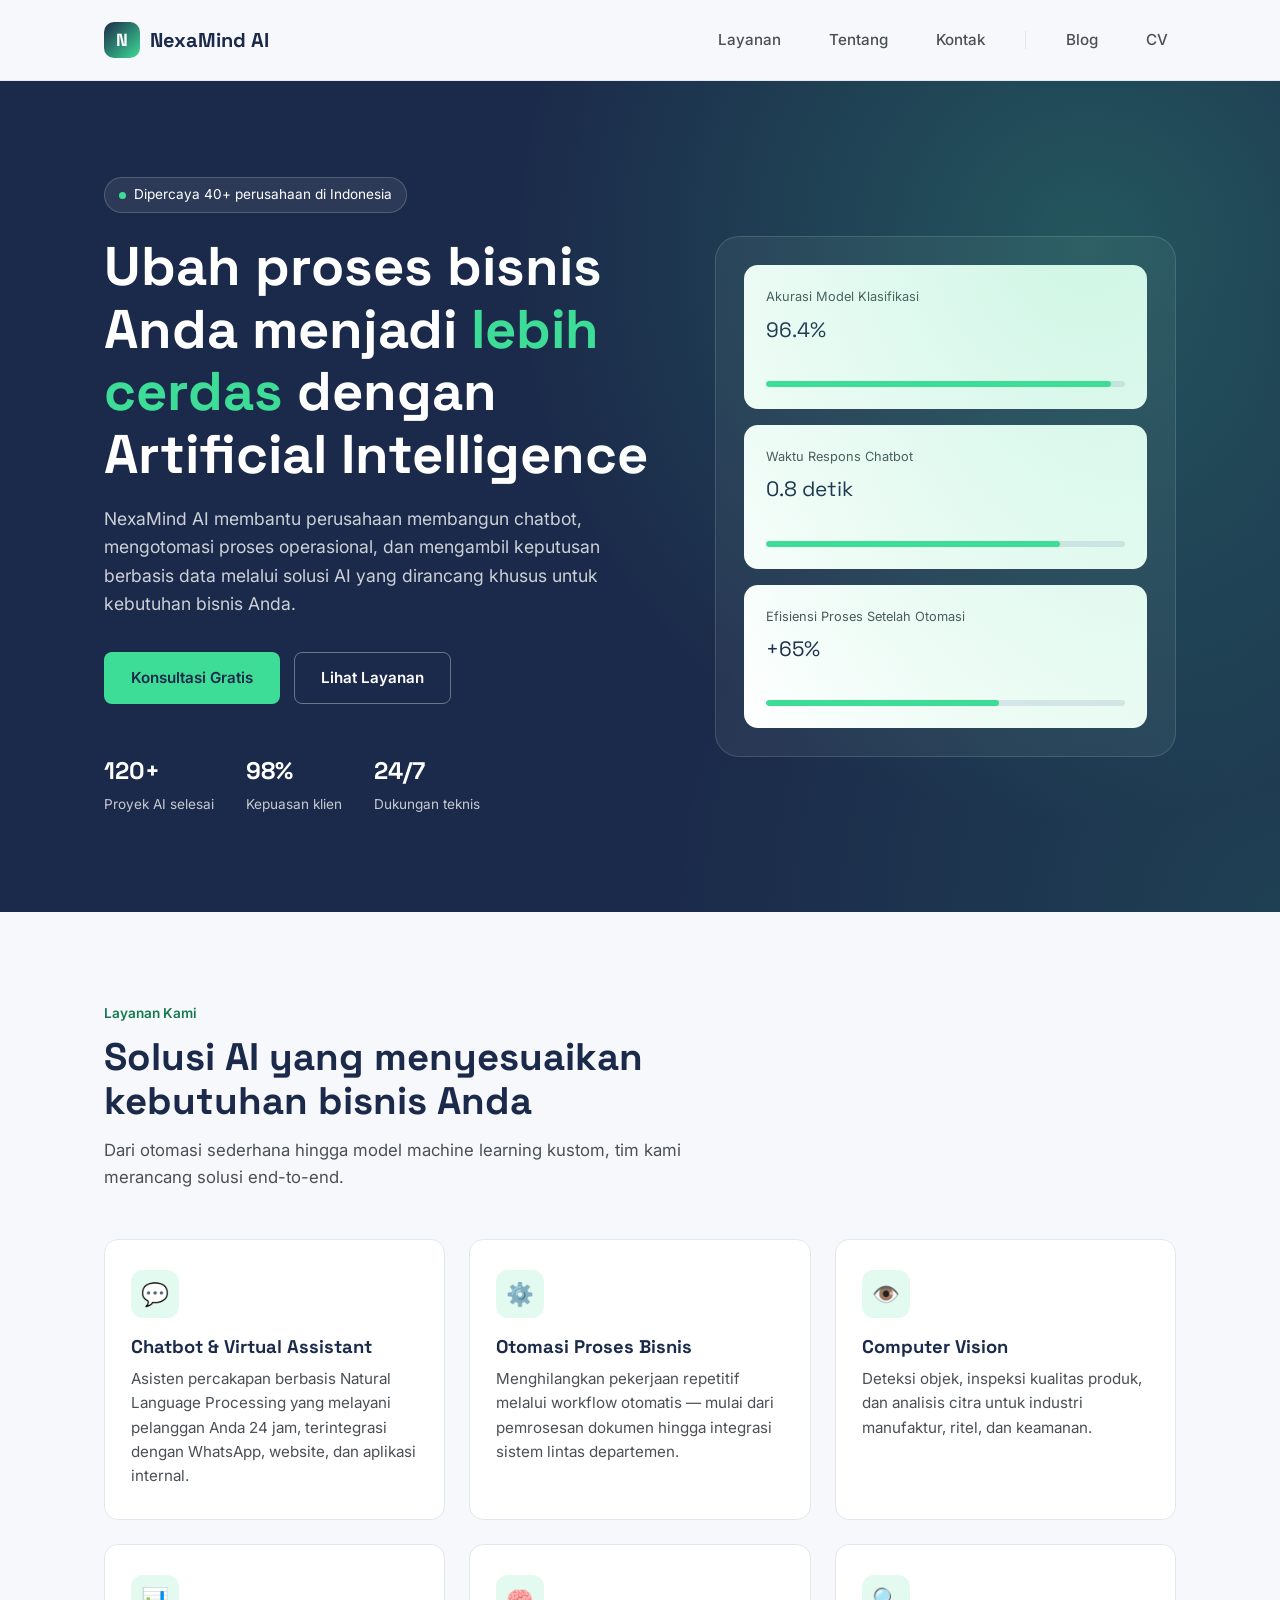
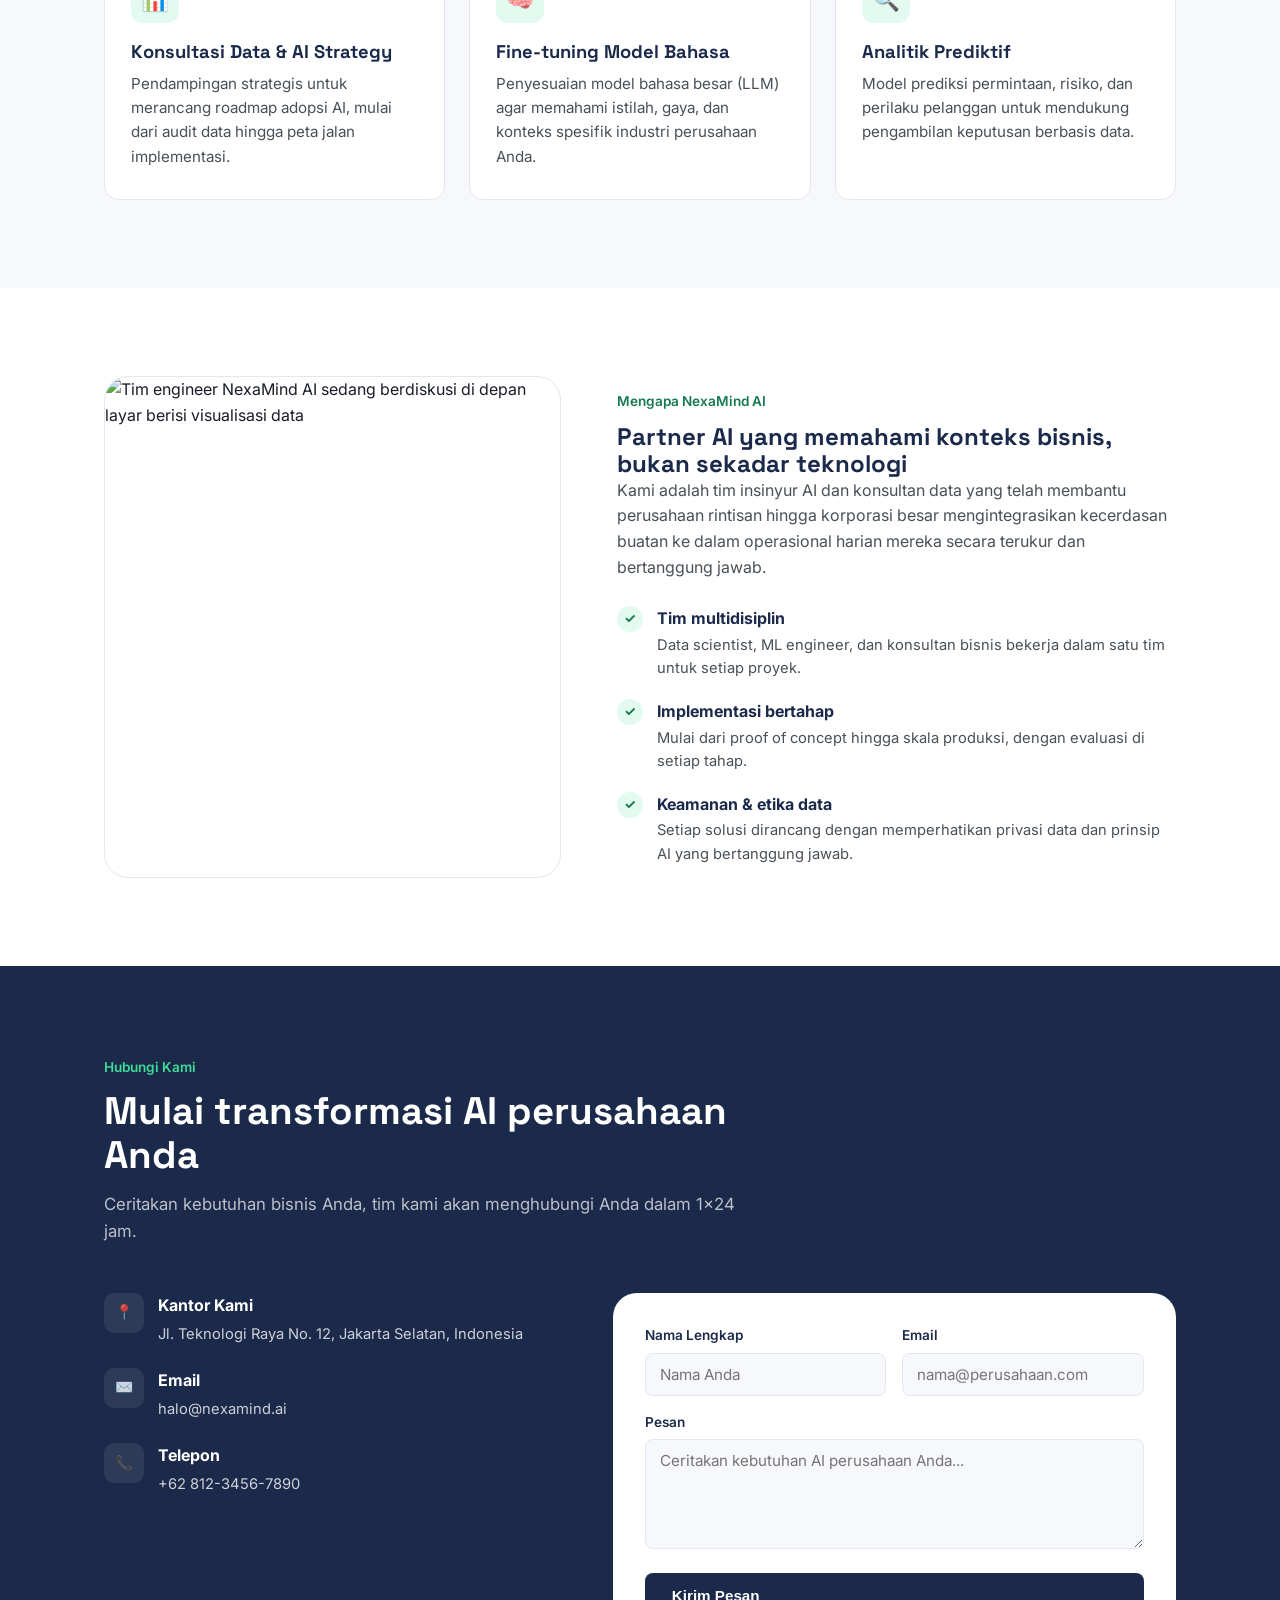
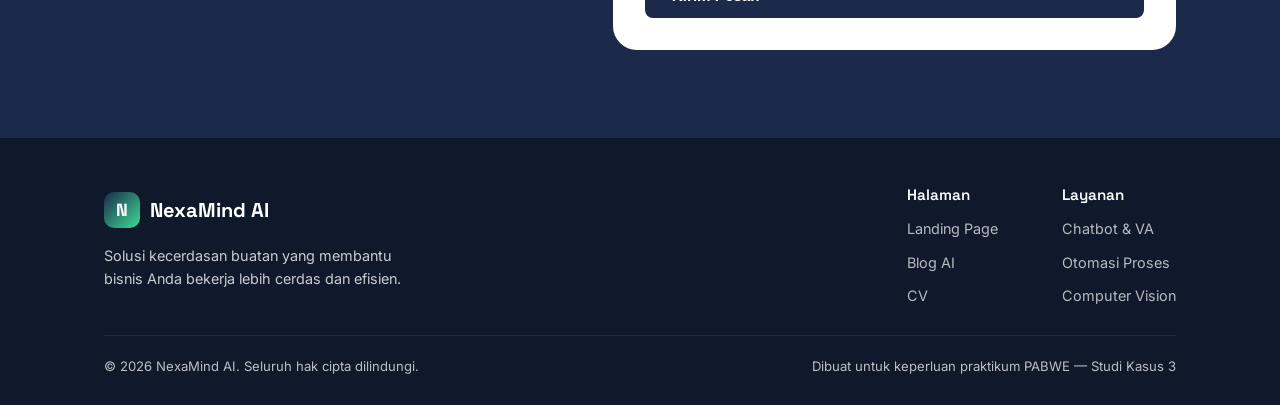
==== commit 8dd3547f: "ifi had a gun" ====
--- a/index.html
+++ b/index.html
@@ -147,7 +147,7 @@
     <section class="section about" id="tentang">
       <div class="container about-inner">
         <div class="about-image">
-          <img src="https://images.unsplash.com/photo-1620712943543-bcc4688e7485?q=80&w=800&auto=format&fit=crop" alt="Tim engineer NexaMind AI sedang berdiskusi di depan layar berisi visualisasi data" width="800" height="500" loading="lazy" decoding="async" />
+          <img src="https://images.unsplash.com/photo-1620712943543-bcc4688e7485?q=80&w=800&h=500&fit=crop&auto=format" alt="Tim engineer NexaMind AI sedang berdiskusi di depan layar berisi visualisasi data" width="800" height="500" loading="lazy" decoding="async" />
         </div>
 
         <div>
@@ -287,11 +287,12 @@
     // Toggle menu navigasi pada tampilan mobile
     const navToggle = document.getElementById('navToggle');
     const navLinks = document.getElementById('navLinks');
-
-    navToggle.addEventListener('click', () => {
-      const isOpen = navLinks.classList.toggle('open');
-      navToggle.setAttribute('aria-expanded', isOpen);
-    });
+    if (navToggle && navLinks) {
+      navToggle.addEventListener('click', () => {
+        const isOpen = navLinks.classList.toggle('open');
+        navToggle.setAttribute('aria-expanded', String(isOpen));
+      });
+    }
   </script>
 </body>
 </html>
--- a/assets/css/style.css
+++ b/assets/css/style.css
@@ -196,10 +196,21 @@
   color: var(--color-muted);
   position: relative;
   transition: color var(--transition);
+  /* Touch target ≥ 48px */
+  display: inline-flex;
+  align-items: center;
+  min-height: 48px;
+  padding: 12px 8px;
+  box-sizing: border-box;
 }
 
 .nav-links a:hover {
   color: var(--color-primary);
+}
+
+.brand {
+  min-height: 48px;
+  padding: 4px 0;
 }
 
 .nav-links .divider {
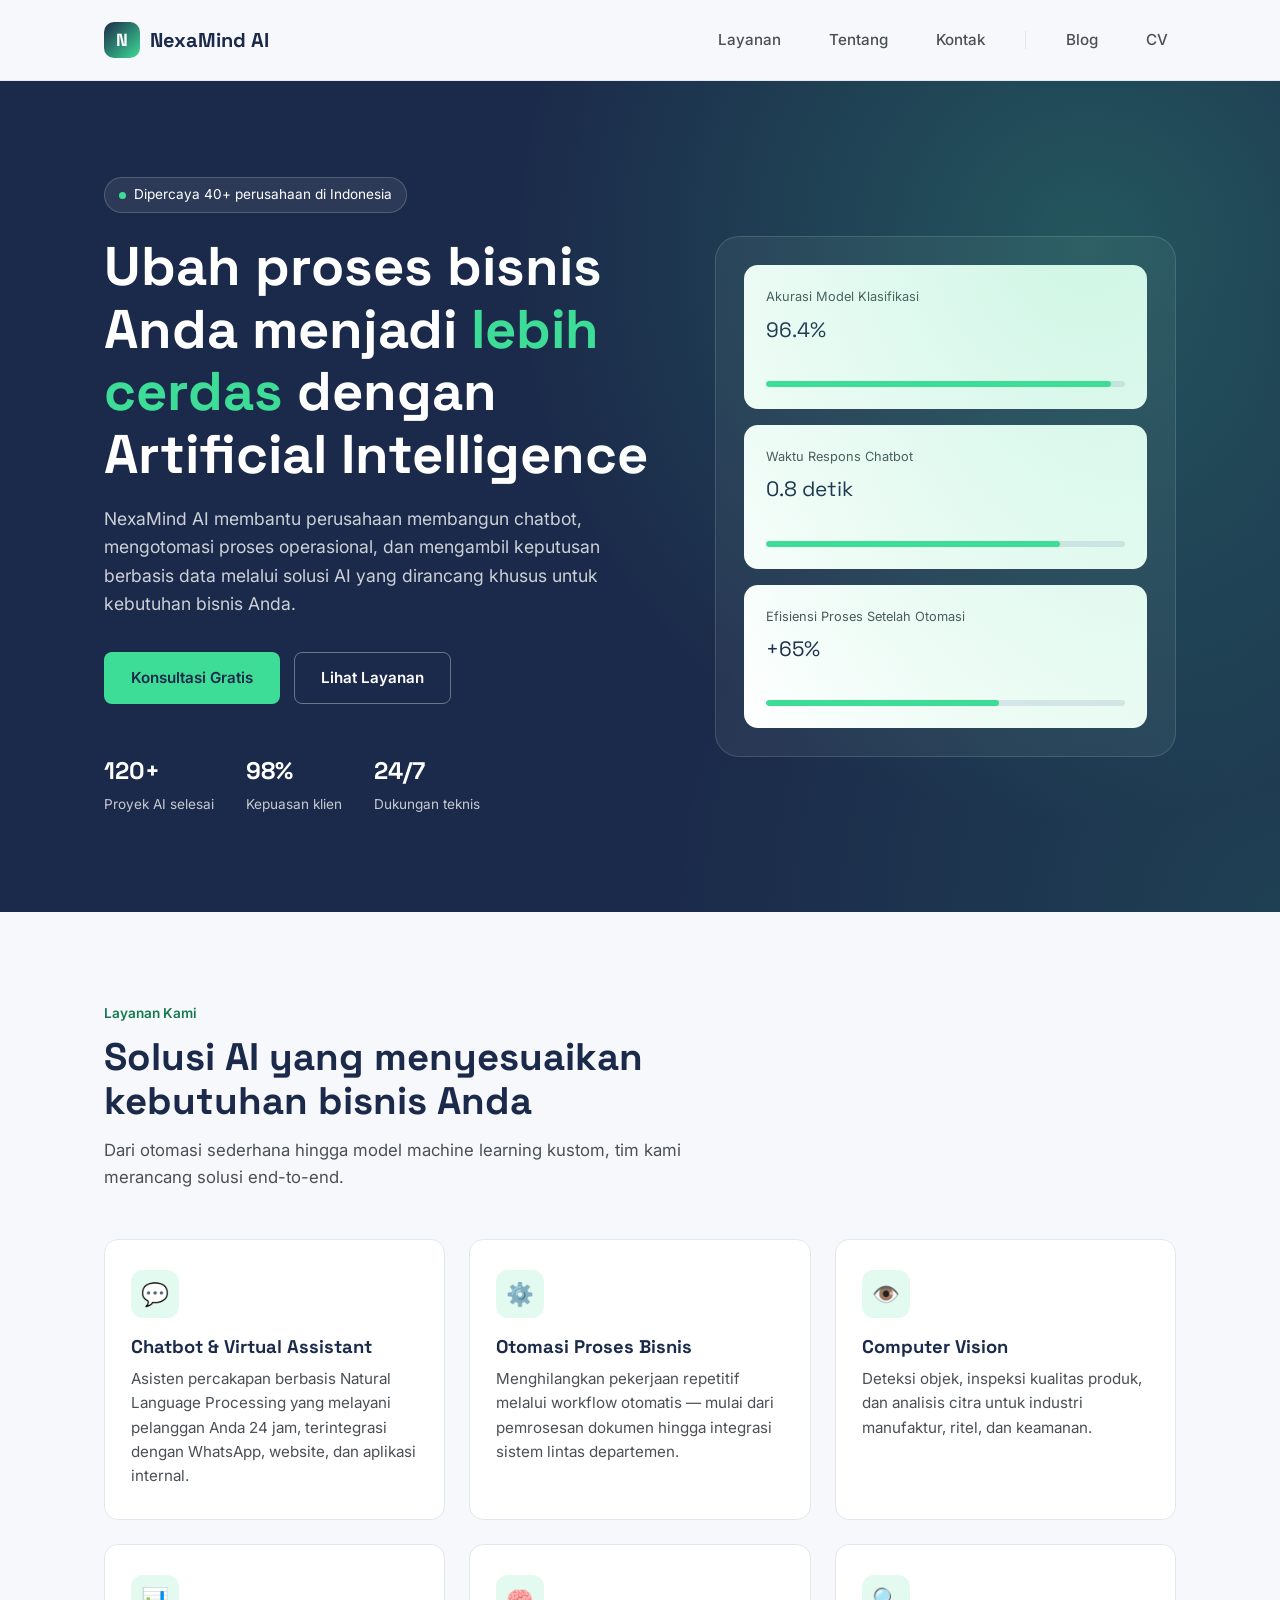
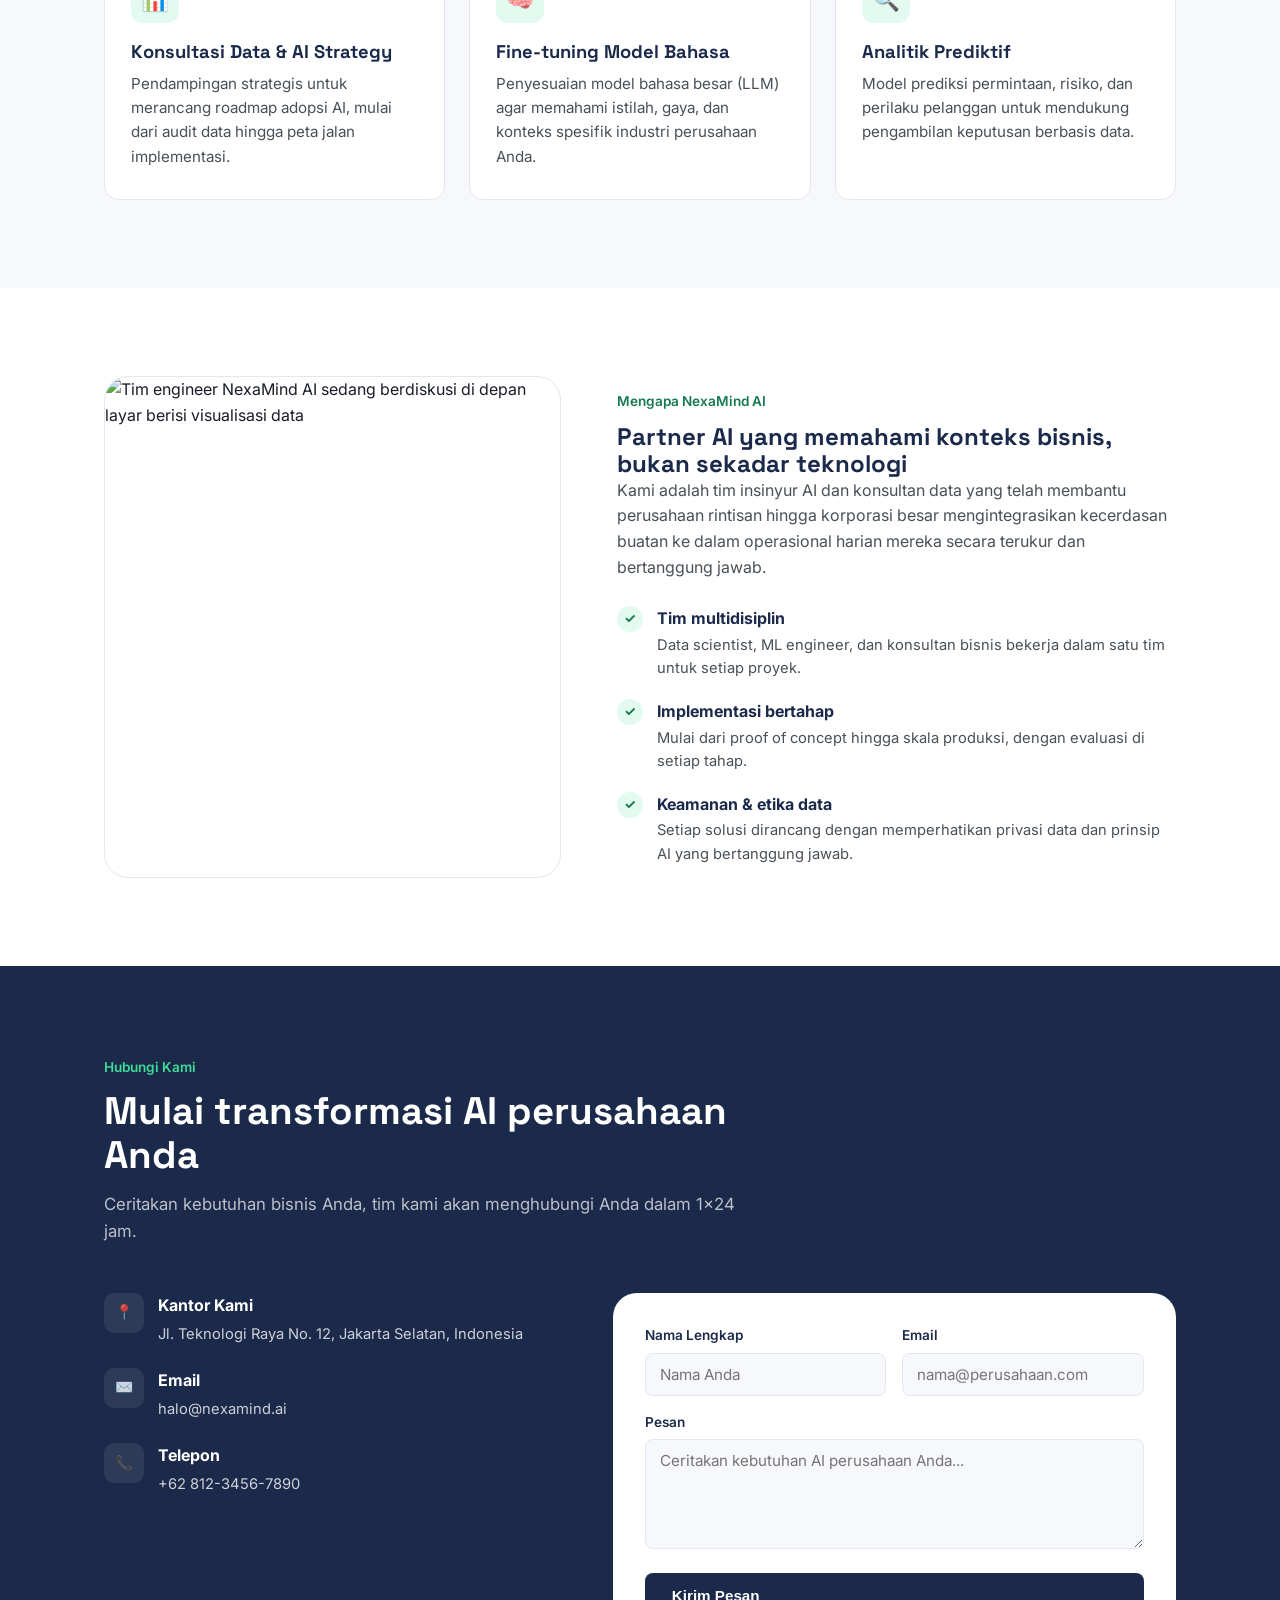
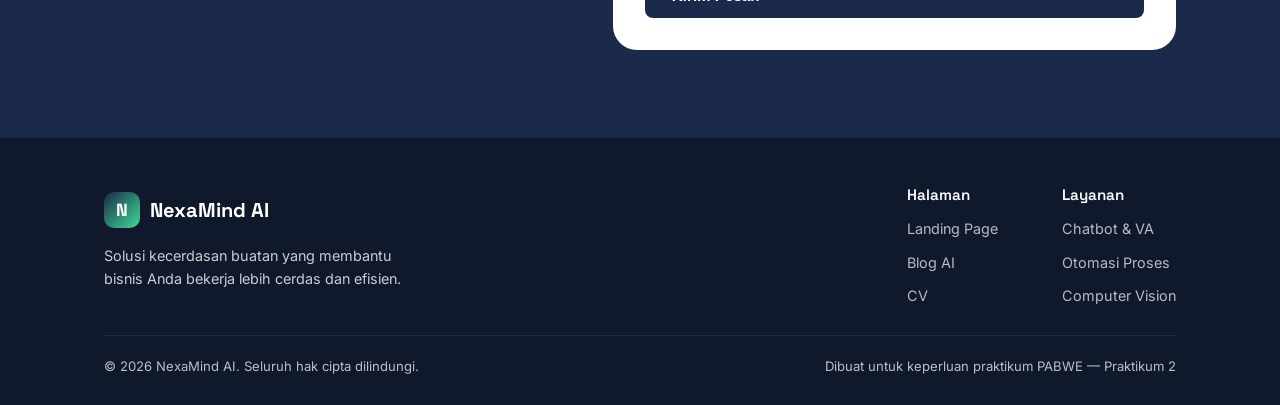
==== commit 2dba273a: "tes perbaikan" ====
--- a/index.html
+++ b/index.html
@@ -278,7 +278,7 @@
 
       <div class="footer-bottom">
         <span>&copy; 2026 NexaMind AI. Seluruh hak cipta dilindungi.</span>
-        <span>Dibuat untuk keperluan praktikum PABWE — Studi Kasus 3</span>
+        <span>Dibuat untuk keperluan praktikum PABWE — Praktikum 2</span>
       </div>
     </div>
   </footer>
